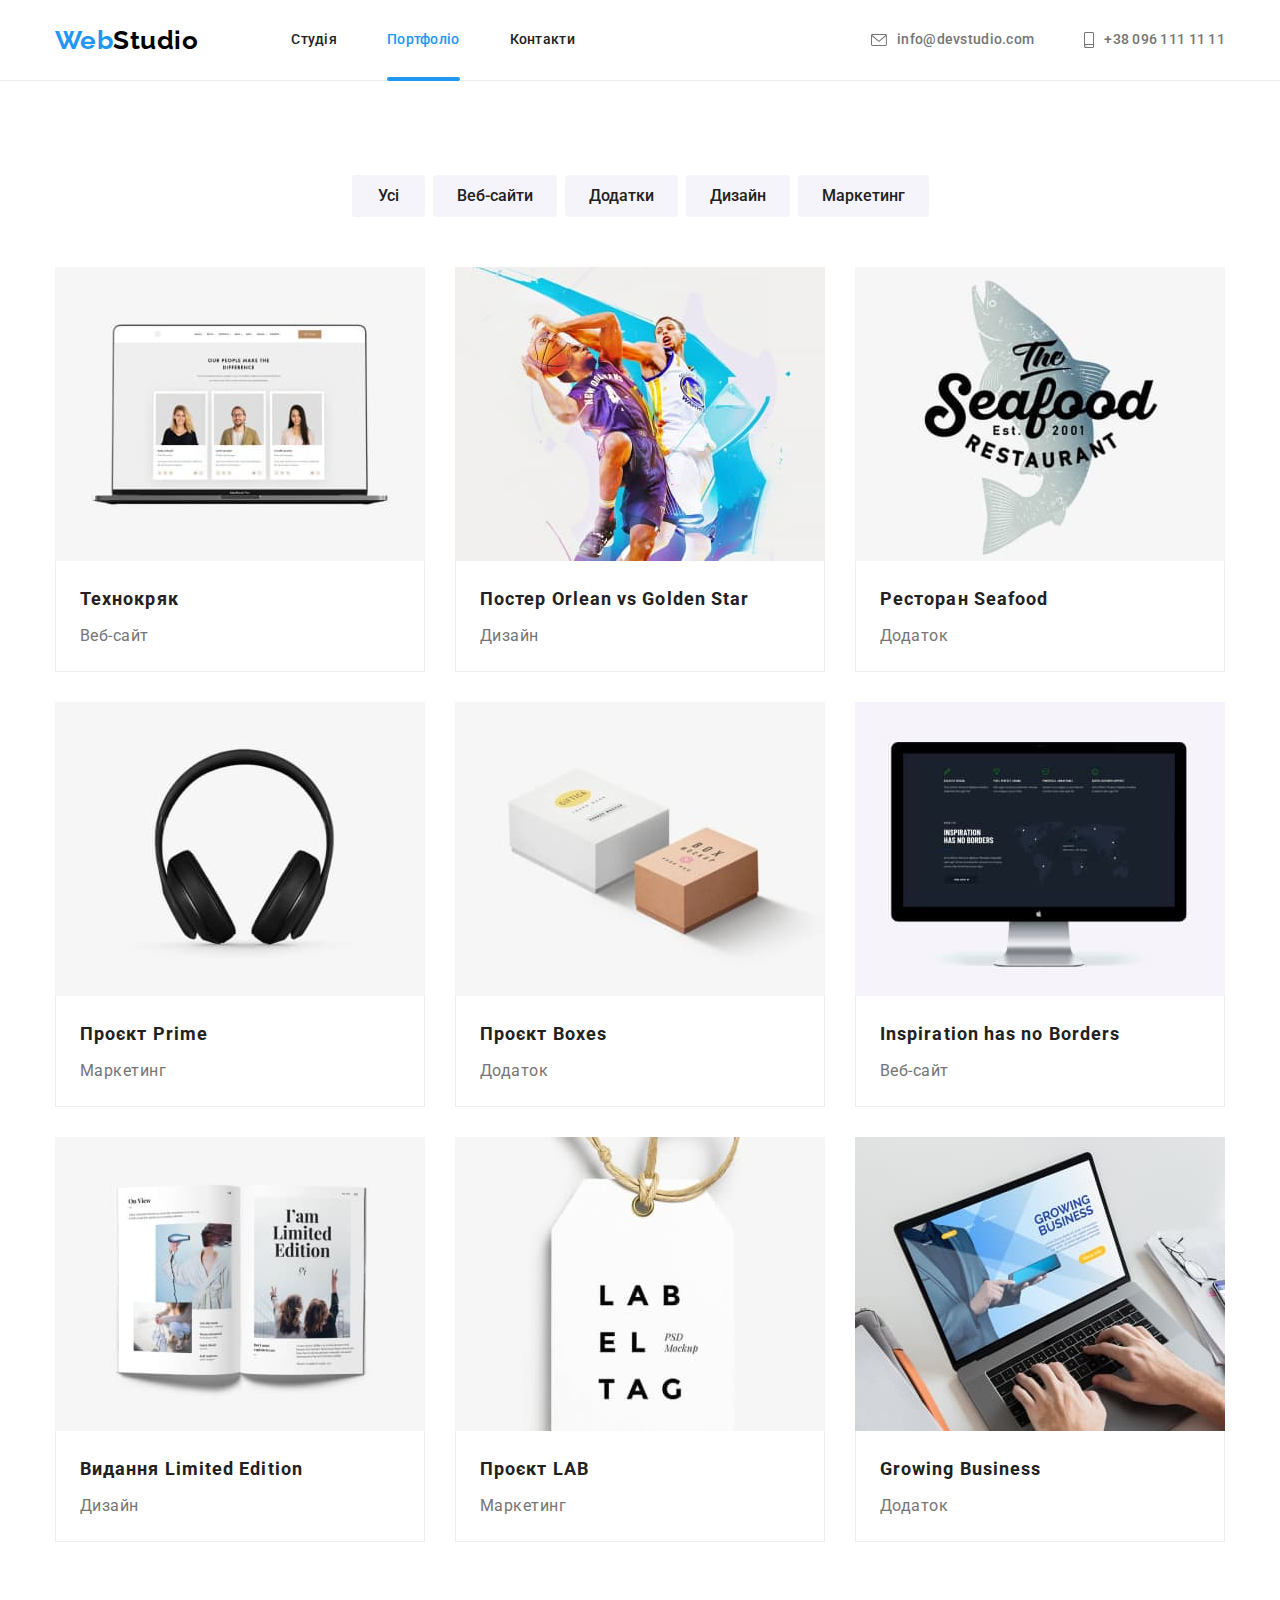
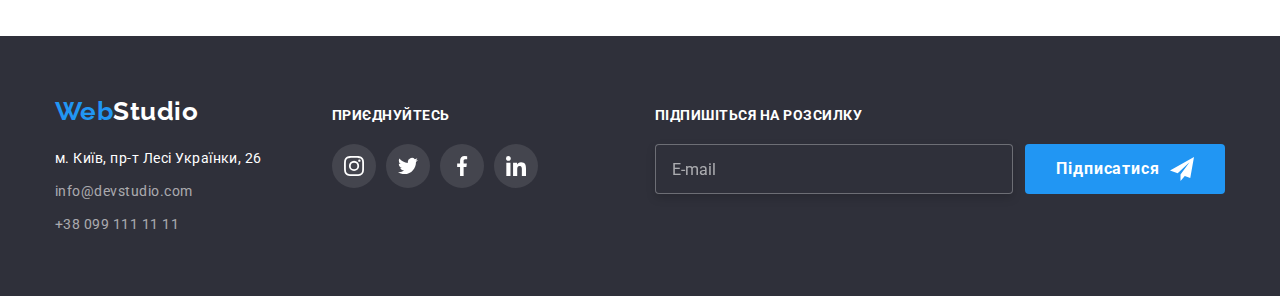
==== portfolio.html @ 6a04038d "Refactoring BEM" ====
<!DOCTYPE html>
<html lang="uk">
  <head>
    <meta charset="UTF-8" />
    <meta http-equiv="X-UA-Compatible" content="IE=edge" />
    <meta name="viewport" content="width=device-width, initial-scale=1.0" />
    <title>Portfolio</title>
    <link rel="preconnect" href="https://fonts.googleapis.com" />
    <link rel="preconnect" href="https://fonts.gstatic.com" crossorigin />
    <link
      href="https://fonts.googleapis.com/css2?family=Raleway:wght@700&family=Roboto:wght@400;500;700;900&display=swap"
      rel="stylesheet"
    />
    <link
      rel="stylesheet"
      href="https://cdnjs.cloudflare.com/ajax/libs/modern-normalize/1.1.0/modern-normalize.min.css"
    />
    <link rel="stylesheet" href="./css/styles.css" />
  </head>
  <body>
    <header class="page-header">
      <div class="container page-header--horisontal">
        <nav class="navigation">
          <a href="./index.html" class="logo"><span class="logo logo--blue">Web</span>Studio</a>

          <ul class="site-nav list">
            <li>
              <a href="./index.html" class="site-nav__link">Студія</a>
            </li>
            <li>
              <a href="./portfolio.html" class="site-nav__link site-nav__link--current"
                >Портфоліо</a
              >
            </li>
            <li><a href="#" class="site-nav__link">Контакти</a></li>
          </ul>
        </nav>

        <ul class="site-contacts list">
          <li>
            <a href="malito:info@devstudio.com" class="site-contacts__link">
              <svg
                lang="en"
                aria-label="icon mail"
                class="site-contacts__mail-icon"
                width="16"
                height="12"
              >
                <use href="./images/icons.svg#icon-envelope-1"></use></svg
              >info@devstudio.com</a
            >
          </li>
          <li>
            <a href="tel:+380961111111" class="site-contacts__link">
              <svg
                lang="en"
                aria-label="icon smartphone"
                class="site-contacts__tel-icon"
                width="10"
                height="16"
              >
                <use href="./images/icons.svg#icon-smartphone"></use></svg
              >+38 096 111 11 11</a
            >
          </li>
        </ul>
      </div>
    </header>

    <main>
      <section class="section">
        <div class="container">
          <h1 class="section__title">Перелік послуг</h1>
          <ul class="button-filter list">
            <li><button type="button" class="button-filter__button">Усі</button></li>
            <li><button type="button" class="button-filter__button">Веб-сайти</button></li>
            <li><button type="button" class="button-filter__button">Додатки</button></li>
            <li><button type="button" class="button-filter__button">Дизайн</button></li>
            <li><button type="button" class="button-filter__button">Маркетинг</button></li>
          </ul>

          <ul class="cards-set list">
            <li class="cards-set__item">
              <a href="#" class="product">
                <div class="product__wrapper">
                  <img src="./images/pic2/img(01).jpg" alt="ноутбук" width="370" />
                  <p class="product__text-overlay">
                    Ресурс пропонує комплексні пропозиції з різним рівнем функціоналу та сервісів.
                    Все це дозволить відвідувачу отримати вичерпні відомості про компанію чи
                    приватну особу.
                  </p>
                </div>

                <div class="product__meta">
                  <h2 class="product__title">Технокряк</h2>
                  <p class="product__name">Веб-сайт</p>
                </div>
              </a>
            </li>

            <li class="cards-set__item">
              <a href="#" class="product">
                <div class="product__wrapper">
                  <img
                    src="./images/pic2/img(02).jpg"
                    alt="чоловіки грають у баскетбол"
                    width="370"
                  />
                  <p class="product__text-overlay">
                    Ресурс пропонує комплексні пропозиції з різним рівнем функціоналу та сервісів.
                    Все це дозволить відвідувачу отримати вичерпні відомості про компанію чи
                    приватну особу.
                  </p>
                </div>

                <div class="product__meta">
                  <h2 class="product__title">
                    Постер <span lang="en">Orlean vs Golden Star</span>
                  </h2>
                  <p class="product__name">Дизайн</p>
                </div>
              </a>
            </li>

            <li class="cards-set__item">
              <a href="#" class="product">
                <div class="product__wrapper">
                  <img src="./images/pic2/img(03).jpg" alt="логотип ресторану" width="370" />
                  <p class="product__text-overlay">
                    Ресурс пропонує комплексні пропозиції з різним рівнем функціоналу та сервісів.
                    Все це дозволить відвідувачу отримати вичерпні відомості про компанію чи
                    приватну особу.
                  </p>
                </div>

                <div class="product__meta">
                  <h2 class="product__title">Ресторан <span lang="en">Seafood</span></h2>
                  <p class="product__name">Додаток</p>
                </div>
              </a>
            </li>
            <li class="cards-set__item">
              <a href="#" class="product">
                <div class="product__wrapper">
                  <img src="./images/pic2/img(04).jpg" alt="навушники" width="370" />
                  <p class="product__text-overlay">
                    Ресурс пропонує комплексні пропозиції з різним рівнем функціоналу та сервісів.
                    Все це дозволить відвідувачу отримати вичерпні відомості про компанію чи
                    приватну особу.
                  </p>
                </div>

                <div class="product__meta">
                  <h2 class="product__title">Проєкт <span lang="en">Prime</span></h2>
                  <p class="product__name">Маркетинг</p>
                </div>
              </a>
            </li>
            <li class="cards-set__item">
              <a href="#" class="product">
                <div class="product__wrapper">
                  <img src="./images/pic2/img(05).jpg" alt="дві коробки" width="370" />
                  <p class="product__text-overlay">
                    Ресурс пропонує комплексні пропозиції з різним рівнем функціоналу та сервісів.
                    Все це дозволить відвідувачу отримати вичерпні відомості про компанію чи
                    приватну особу.
                  </p>
                </div>
                <div class="product__meta">
                  <h2 class="product__title">Проєкт <span lang="en">Boxes</span></h2>
                  <p class="product__name">Додаток</p>
                </div>
              </a>
            </li>
            <li class="cards-set__item">
              <a href="#" class="product">
                <div class="product__wrapper">
                  <img src="./images/pic2/img(06).jpg" alt="монітор" width="370" />
                  <p class="product__text-overlay">
                    Ресурс пропонує комплексні пропозиції з різним рівнем функціоналу та сервісів.
                    Все це дозволить відвідувачу отримати вичерпні відомості про компанію чи
                    приватну особу.
                  </p>
                </div>

                <div class="product__meta">
                  <h2 class="product__title"><span lang="en">Inspiration has no Borders</span></h2>
                  <p class="product__name">Веб-сайт</p>
                </div>
              </a>
            </li>
            <li class="cards-set__item">
              <a href="#" class="product">
                <div class="product__wrapper">
                  <img src="./images/pic2/img(07).jpg" alt="журнал" width="370" />
                  <p class="product__text-overlay">
                    Ресурс пропонує комплексні пропозиції з різним рівнем функціоналу та сервісів.
                    Все це дозволить відвідувачу отримати вичерпні відомості про компанію чи
                    приватну особу.
                  </p>
                </div>
                <div class="product__meta">
                  <h2 class="product__title">Видання <span lang="en">Limited Edition</span></h2>
                  <p class="product__name">Дизайн</p>
                </div>
              </a>
            </li>
            <li class="cards-set__item">
              <a href="#" class="product">
                <div class="product__wrapper">
                  <img src="./images/pic2/img(08).jpg" alt="етикетка" width="370" />
                  <p class="product__text-overlay">
                    Ресурс пропонує комплексні пропозиції з різним рівнем функціоналу та сервісів.
                    Все це дозволить відвідувачу отримати вичерпні відомості про компанію чи
                    приватну особу.
                  </p>
                </div>
                <div class="product__meta">
                  <h2 class="product__title">Проєкт <span lang="en">LAB</span></h2>
                  <p class="product__name">Маркетинг</p>
                </div>
              </a>
            </li>
            <li class="cards-set__item">
              <a href="#" class="product">
                <div class="product__wrapper">
                  <img
                    src="./images/pic2/img(09).jpg"
                    alt="чоловік друкує на ноутбуці"
                    width="370"
                  />
                  <p class="product__text-overlay">
                    Ресурс пропонує комплексні пропозиції з різним рівнем функціоналу та сервісів.
                    Все це дозволить відвідувачу отримати вичерпні відомості про компанію чи
                    приватну особу.
                  </p>
                </div>

                <div class="product__meta">
                  <h2 class="product__title"><span lang="en">Growing Business</span></h2>
                  <p class="product__name">Додаток</p>
                </div>
              </a>
            </li>
          </ul>
        </div>
      </section>
    </main>
    <!-- Footer -->
    <footer class="footer">
      <div class="container footer--baseline">
        <div>
          <a href="./index.html" class="logo logo--blue"
            >Web<span class="logo logo--footer">Studio</span>
          </a>
          <address>
            <ul class="footer-address list">
              <li>
                <a
                  href="https://goo.gl/maps/UHNFEPTADkzNhCQ2A"
                  target="_blank"
                  rel="noopener noreferrer nofollow"
                  class="footer-address__map-link"
                  >м. Київ, пр-т Лесі Українки, 26</a
                >
              </li>
              <li>
                <a href="malito:info@devstudio.com" class="footer-address__contacts"
                  >info@devstudio.com</a
                >
              </li>
              <li>
                <a href="tel:+380991111111" class="footer-address__contacts">+38 099 111 11 11</a>
              </li>
            </ul>
          </address>
        </div>

        <div class="footer-join">
          <p class="footer-join__text">приєднуйтесь</p>
          <ul class="footer-lists list">
            <li class="social-lists__item">
              <a href="" class="social-link social-link--fill">
                <svg lang="en" aria-label="icon instagram" width="20" height="20">
                  <use href="./images/icons.svg#icon-instagram-2"></use>
                </svg>
              </a>
            </li>
            <li class="social-lists__item">
              <a href="" class="social-link social-link--fill">
                <svg lang="en" aria-label="icon twitter" width="20" height="20">
                  <use href="./images/icons.svg#icon-twitter-1"></use>
                </svg>
              </a>
            </li>
            <li class="social-lists__item">
              <a href="" class="social-link social-link--fill">
                <svg lang="en" aria-label="icon facebook" width="20" height="20">
                  <use href="./images/icons.svg#icon-facebook-1"></use>
                </svg>
              </a>
            </li>
            <li class="social-lists__item">
              <a href="" class="social-link social-link--fill">
                <svg lang="en" aria-label="icon linkedin" width="20" height="20">
                  <use href="./images/icons.svg#icon-linkedin-1"></use>
                </svg>
              </a>
            </li>
          </ul>
        </div>

        <div class="subscribe-form">
          <p class="subscribe-form__text">Підпишіться на розсилку</p>
          <form class="form-field">
            <label>
              <input
                type="email"
                name="user-email"
                id="email"
                placeholder="E-mail"
                class="form-field__input"
              />
            </label>
            <button type="submit" class="button-base button-base--resize">
              Підписатися
              <svg lang="en" aria-label="icon send" width="24" height="24">
                <use href="./images/icons.svg#icon-icon-send"></use>
              </svg>
            </button>
          </form>
        </div>
      </div>
    </footer>
  </body>
</html>
---- css/styles.css ----
:root {
  --primary-text-color: #757575;
  --title-text-color: #212121;
  --accent-color: #2196f3;
  --primary-background-color: #ffffff;
  --secondary-background-color: #2f303a;
  --photo-background-color: #f5f4fa;
  --logo-text-color: #000000;
  --hero-btn-background: #188ce8;
  --footer-contacts-color: rgba(255, 255, 255, 0.6);
  --hero-bcg-color: #c4c4c4;
}

body {
  background-color: var(--primary-background-color);
  color: var(--primary-text-color);
  font-family: Roboto, sans-serif;
  letter-spacing: 0.03em;
}

img {
  display: block;
  max-width: 100%;
  height: auto;
}

/* Utility */
.list {
  list-style: none;
  padding: 0;
  margin: 0;
}

.container {
  margin-left: auto;
  margin-right: auto;
  padding: 0 15px;
  width: 1200px;
}

/* Studio page */

/* Header */

.page-header {
  border-bottom: 1px solid #ececec;
}

.page-header--horisontal {
  display: flex;
}

.navigation {
  display: flex;
  align-items: center;
}

.logo {
  color: var(--logo-text-color);
  font-family: Raleway;
  font-weight: 700;
  font-size: 26px;
  line-height: 1.19;
  text-decoration: none;
}

.logo--blue {
  color: var(--accent-color);
}

.site-nav {
  display: flex;
  margin-left: 93px;
  gap: 50px;
}

.site-nav__link {
  display: block;
  padding-top: 32px;
  padding-bottom: 32px;
  color: var(--title-text-color);
  font-weight: 500;
  font-size: 14px;
  line-height: 1.14;
  letter-spacing: 0.02em;
  text-decoration: none;
  position: relative;
  transition: color 250ms cubic-bezier(0.4, 0, 0.2, 1);
}

.site-nav__link:hover,
.site-nav__link:focus {
  color: var(--accent-color);
}

.site-nav__link--current {
  color: var(--accent-color);
}

.site-nav__link--current::after {
  content: '';
  position: absolute;
  left: 0;
  bottom: -1px;
  border-radius: 2px;
  width: 100%;
  height: 4px;
  background: var(--accent-color);
}

.site-contacts {
  display: flex;
  margin-left: auto;
  gap: 50px;
}

.site-contacts__link {
  display: flex;
  padding-top: 32px;
  padding-bottom: 32px;
  color: var(--primary-text-color);
  font-weight: 500;
  font-size: 14px;
  line-height: 1.14;
  letter-spacing: 0.02em;
  text-decoration: none;
  align-items: center;
  fill: currentColor;
  transition: color 250ms cubic-bezier(0.4, 0, 0.2, 1);
}
.site-contacts__link:hover,
.site-contacts__link:focus {
  color: var(--accent-color);
}

.site-contacts__mail-icon {
  width: 16px;
  height: 12px;
  margin-right: 10px;
}

.site-contacts__tel-icon {
  width: 10px;
  height: 16px;
  margin-right: 10px;
}

/* Hero */
.section-hero {
  padding: 200px 0;
  background-color: var(--hero-bcg-color);
  text-align: center;
}

.section-overlay {
  max-width: 1600px;
  height: 600px;
  margin-left: auto;
  margin-right: auto;
  background-image: linear-gradient(to right, rgba(47, 48, 58, 0.4), rgba(47, 48, 58, 0.4)),
    url(../images/hero-fon.jpg);
  background-repeat: no-repeat;
  background-position: center;
}

.section-hero__hero-title {
  margin-left: auto;
  margin-right: auto;
  margin-top: 0;
  margin-bottom: 30px;
  width: 696px;
  color: var(--primary-background-color);
  font-weight: 900;
  font-size: 44px;
  line-height: 1.36;
  letter-spacing: 0.06em;
  text-transform: uppercase;
}
.button-base {
  display: inline-block;
  color: var(--primary-background-color);
  background-color: var(--accent-color);
  font-family: inherit;
  font-weight: 700;
  font-size: 16px;
  line-height: 1.88;
  align-items: center;
  text-align: center;
  letter-spacing: 0.06em;
  border: transparent;
  border-radius: 4px;
  cursor: pointer;
  transition: background-color 250ms cubic-bezier(0.4, 0, 0.2, 1);
}
.section-hero__hero-button {
  padding: 10px 32px;
  min-width: 216px;
}
.section-hero__hero-button:hover,
.section-hero__hero-button:focus {
  background-color: var(--hero-btn-background);
  box-shadow: 0px 4px 4px rgba(0, 0, 0, 0.15);
}

/* Section Benefits*/
.section {
  padding-top: 94px;
  padding-bottom: 94px;
}

.section__title {
  position: absolute;
  white-space: nowrap;
  width: 1px;
  height: 1px;
  overflow: hidden;
  border: 0;
  padding: 0;
  clip: rect(0 0 0 0);
  clip-path: 50%;
  margin: -1px;
}

.benefits {
  display: flex;
  gap: 30px;
}

.benefits__item {
  max-width: 270px;
  flex-basis: calc((100% - 90px) / 4);
}

.benefits-icon {
  display: flex;
  justify-content: center;
  align-items: center;
  background-color: #f5f4fa;
  margin-bottom: 30px;
  border-radius: 4px;
  width: 100%;
  height: 120px;
}

.benefits__item-title {
  margin-top: 0;
  margin-bottom: 10px;
  color: var(--title-text-color);
  font-weight: 700;
  font-size: 14px;
  line-height: 1.14;
  text-transform: uppercase;
}

.benefits__item-text {
  margin-bottom: 0;
  margin-top: 0;
  font-weight: 400;
  font-size: 14px;
  line-height: 1.71;
}

/* Section Company Services */
.section-services {
  padding-top: 0;
}

.section-title {
  margin-top: 0;
  margin-bottom: 50px;
  color: var(--title-text-color);
  font-weight: 700;
  font-size: 36px;
  line-height: 1.7;
  text-align: center;
}

.services-list {
  display: flex;
  gap: 30px;
}

.services-list__item {
  position: relative;
}

.services-list__meta {
  position: absolute;
  bottom: 0;
  width: 100%;
  height: 70px;
  background: rgba(47, 48, 58, 0.8);
  display: flex;
  justify-content: center;
  align-items: center;
}

.services-list__name {
  font-weight: 700;
  font-size: 14px;
  line-height: 1.14;
  text-transform: uppercase;
  color: var(--primary-background-color);
  margin: 0;
}

/* Section Team */

.section-team {
  background-color: var(--photo-background-color);
}

.staff-gallery {
  display: flex;
  justify-content: center;
  gap: 30px;
}

.staff-gallery__item {
  flex-basis: calc((100% - 90px) / 4);
  max-width: 270px;
  border-radius: 0px 0px 4px 4px;
  box-shadow: 0px 1px 3px rgba(0, 0, 0, 0.12), 0px 1px 1px rgba(0, 0, 0, 0.14),
    0px 2px 1px rgba(0, 0, 0, 0.2);
  background-color: var(--primary-background-color);
}

.staff-gallery__item-box {
  padding-top: 30px;
  padding-bottom: 30px;
}

.staff-gallery__staff-title {
  margin-top: 0;
  margin-bottom: 10px;
  color: var(--title-text-color);
  font-weight: 500;
  font-size: 16px;
  line-height: 1.19;
  text-align: center;
}

.staff-gallery__staff-position {
  margin-top: 0;
  margin-bottom: 0;
  font-weight: 400;
  font-size: 16px;
  line-height: 1.19;
  text-align: center;
}

.social-links {
  display: flex;
  justify-content: center;
  gap: 10px;
  padding-top: 16px;
}

.social-link {
  display: flex;
  justify-content: center;
  align-items: center;
  width: 44px;
  height: 44px;
  border-radius: 50%;
  color: #afb1b8;
  fill: currentColor;
  transition: background-color 250ms cubic-bezier(0.4, 0, 0.2, 1),
    fill 250ms cubic-bezier(0.4, 0, 0.2, 1);
}

.social-link:hover,
.social-link:focus {
  fill: var(--primary-background-color);
  background-color: var(--accent-color);
}

/* Clients */
.section-clients {
  display: flex;
  justify-content: center;
  align-items: center;
  gap: 30px;
}

.section-clients__item {
  flex-basis: calc((100%-150px) / 6);
  max-width: 170px;
  height: 92px;
  border: 1px solid #afb1b8;
  border-radius: 4px;
}

.clients-icon {
  display: inline-flex;
  width: 100%;
  height: 100%;
  justify-content: center;
  align-items: center;
  color: #afb1b8;
  fill: currentColor;
  transition: fill 250ms cubic-bezier(0.4, 0, 0.2, 1);
}

.clients-icon:hover,
.clients-icon:focus {
  fill: var(--accent-color);
}

/* Footer */
.footer {
  background-color: var(--secondary-background-color);
  padding: 60px 0;
}

.footer--baseline {
  display: flex;
  align-items: baseline;
}

.logo--footer {
  color: var(--primary-background-color);
  display: inline-block;
  margin-bottom: 20px;
}

.footer-address {
  display: flex;
  flex-direction: column;
  gap: 9px;
}

.footer-address__map-link {
  display: block;
  color: var(--primary-background-color);
  font-size: 14px;
  line-height: 1.7;
  font-style: normal;
  text-decoration: none;
}

.footer-address__contacts {
  display: block;
  color: var(--footer-contacts-color);
  font-style: normal;
  font-size: 14px;
  line-height: 1.7;
  text-decoration: none;
  transition: color 250ms cubic-bezier(0.4, 0, 0.2, 1);
}

.footer-address__contacts:hover,
.footer-address__contacts:focus {
  color: var(--accent-color);
}

/* Footer Join us - social links*/
.footer-join {
  margin-left: 70px;
}

.footer-join__text {
  font-weight: 700;
  font-size: 14px;
  line-height: 1.14;
  text-transform: uppercase;
  color: var(--primary-background-color);
  margin-top: 0%;
  margin-bottom: 20px;
}

.footer-lists {
  display: flex;
  gap: 10px;
}

.social-lists__item {
  flex-basis: calc((100% - 30px) / 4);
  max-width: 44px;
  height: 44px;
}

.social-link--fill {
  color: var(--primary-background-color);
  fill: currentColor;
  background-color: rgba(255, 255, 255, 0.1);
}

/* Footer Form Subscribe */
.subscribe-form {
  margin-left: auto;
}
.subscribe-form__text {
  font-weight: 700;
  font-size: 14px;
  line-height: 1.14;
  text-transform: uppercase;
  color: var(--primary-background-color);
  margin-top: 0;
  margin-bottom: 20px;
}

.form-field {
  display: flex;
  gap: 12px;
}

.form-field__input {
  width: 358px;
  height: 50px;
  border: 1px solid rgba(255, 255, 255, 0.3);
  filter: drop-shadow(0px 4px 4px rgba(0, 0, 0, 0.15));
  border-radius: 4px;
  background-color: var(--secondary-background-color);
  margin: 0;
  padding-top: 15px;
  padding-bottom: 15px;
  padding-left: 16px;
  color: var(--primary-background-color);
}

.form-field__input::placeholder {
  font-size: 16px;
  line-height: 1.25;
  color: rgba(255, 255, 255, 0.6);
}

.button-base--resize {
  padding: 10px 28px;
  min-width: 200px;
  display: flex;
  justify-content: center;
  align-items: center;
  gap: 10px;
}

.button-base--resize:hover,
.button-base--resize:focus {
  background-color: var(--hero-btn-background);
  box-shadow: 0px 4px 4px rgba(0, 0, 0, 0.15);
}

/* Portfolio page */
.button-filter {
  display: flex;
  justify-content: center;
  margin-bottom: 50px;
  gap: 8px;
}

.button-filter__button {
  display: inline-block;
  min-width: 73px;
  padding: 6px 22px;
  color: var(--title-text-color);
  background-color: var(--photo-background-color);
  font-family: inherit;
  font-weight: 500;
  font-size: 16px;
  line-height: 1.62;
  text-align: center;
  border-color: transparent;
  border-radius: 4px;
  cursor: pointer;
  transition: background-color 250ms cubic-bezier(0.4, 0, 0.2, 1),
    color 250ms cubic-bezier(0.4, 0, 0.2, 1), box-shadow 250ms cubic-bezier(0.4, 0, 0.2, 1);
}

.button-filter__button:hover,
.button-filter__button:focus {
  color: var(--primary-background-color);
  background-color: var(--accent-color);
  box-shadow: 0px 3px 1px rgb(0 0 0 / 10%), 0px 1px 2px rgb(0 0 0 / 8%),
    0px 2px 2px rgb(0 0 0 / 12%);
}

/* Cards portfolio */
.cards-set {
  display: flex;
  flex-wrap: wrap;
  justify-content: center;
  gap: 30px 30px;
}

.cards-set__item {
  flex-basis: calc((100% - 60px) / 3);
  max-width: 370px;
}

.product {
  display: block;
  text-decoration: none;
  color: var(--title-text-color);
}

.product:hover,
.product:focus {
  box-shadow: 0px 1px 1px rgba(0, 0, 0, 0.12), 0px 4px 4px rgba(0, 0, 0, 0.06),
    1px 4px 6px rgba(0, 0, 0, 0.16);
}

.product__wrapper {
  position: relative;
  overflow: hidden;
}

.product__text-overlay {
  position: absolute;
  top: 0;
  left: 0;
  height: 101%;
  width: 100%;
  font-size: 18px;
  line-height: 1.6;
  padding: 63px 24px;
  margin: 0;
  background-color: rgba(33, 150, 243, 0.9);
  color: var(--primary-background-color);
  transform: translateY(100%);
  transition: transform 250ms cubic-bezier(0.4, 0, 0.2, 1),
    box-shadow 250ms cubic-bezier(0.4, 0, 0.2, 1);
}

.product:hover .product__text-overlay,
.product:focus .product__text-overlay {
  transform: translate(0%);
}

.product__meta {
  padding: 20px 24px;
  border-bottom: 1px solid #eeeeee;
  border-right: 1px solid #eeeeee;
  border-left: 1px solid #eeeeee;
}

.product__title {
  margin-top: 0;
  margin-bottom: 4px;
  color: var(--title-text-color);
  font-weight: 700;
  font-size: 18px;
  line-height: 2;
  letter-spacing: 0.06em;
}
.product__name {
  margin-top: 0;
  margin-bottom: 0;
  color: var(--primary-text-color);
  font-size: 16px;
  line-height: 1.88;
}

/* Backdrop */
.backdrop {
  position: fixed;
  z-index: 100;
  top: 0;
  left: 0;
  width: 100%;
  height: 100%;
  background-color: rgba(0, 0, 0, 0.1);
  transition: opacity 500ms cubic-bezier(0.4, 0, 0.2, 1),
    visibility 500ms cubic-bezier(0.4, 0, 0.2, 1);
}

.backdrop.is-hidden {
  visibility: hidden;
  opacity: 0;
  pointer-events: none;
}

/* Modal window */
.modal {
  position: absolute;
  top: 50%;
  left: 50%;
  transform: translate(-50%, -50%);
  min-width: 528px;
  min-height: 581px;
  background-color: var(--primary-background-color);
  border-radius: 4px;
  padding: 40px;
}

.close-btn {
  position: absolute;
  top: 8px;
  right: 8px;
  width: 30px;
  height: 30px;
  border-radius: 50%;
  padding: 0;
  border: 1px solid rgba(0, 0, 0, 0.1);
  background-color: transparent;
  display: flex;
  justify-content: center;
  align-items: center;
  cursor: pointer;
  fill: currentColor;
}

.close-btn:hover,
.close-btn:focus {
  color: var(--accent-color);
}

/* Modal Form */

.form-title {
  font-weight: 700;
  font-size: 20px;
  line-height: 1.15;
  text-align: center;
  color: var(--title-text-color);
  margin-top: 0;
  margin-bottom: 12px;
}

.modal-form {
  display: flex;
  flex-direction: column;
}

.modal-form__label {
  font-size: 12px;
  line-height: 1.17;
  letter-spacing: 0.01em;
  color: var(--primary-text-color);
  margin-bottom: 4px;
}

.modal-form__input {
  width: 100%;
  border: 1px solid rgba(33, 33, 33, 0.2);
  border-radius: 4px;
  height: 40px;
  padding-left: 42px;
  transition: border-color 250ms cubic-bezier(0.4, 0, 0.2, 1);
}

.modal-form__input:focus {
  outline: none;
  border-color: var(--accent-color);
}

.modal-form__position-icon {
  position: relative;
  margin-bottom: 10px;
}

.modal-icon {
  position: absolute;
  top: 50%;
  left: 12px;
  transform: translateY(-50%);
  transition: fill 250ms cubic-bezier(0.4, 0, 0.2, 1);
}

.modal-form__position-icon:focus-within .modal-icon {
  fill: var(--accent-color);
}
.modal-form__textarea {
  resize: none;
  width: 100%;
  height: 120px;
  border: 1px solid rgba(33, 33, 33, 0.2);
  border-radius: 4px;
  margin-bottom: 20px;
  padding: 12px 16px;
  transition: border-color 250ms cubic-bezier(0.4, 0, 0.2, 1);
}

.modal-form__textarea::placeholder {
  font-size: 12px;
  line-height: 1.17;
  letter-spacing: 0.01em;
  color: rgba(117, 117, 117, 0.5);
}

.modal-form__textarea:focus {
  outline: none;
  border-color: var(--accent-color);
}

/* Checkbox */
.terms-conditions {
  font-size: 14px;
  line-height: 1.71;
  letter-spacing: 0.01em;
  color: var(--primary-text-color);
  width: 425px;
  height: 24px;
  margin-bottom: 30px;
  display: flex;
  align-items: center;
  justify-content: center;
}
.terms-conditions__check-tick {
  position: absolute;
  white-space: nowrap;
  width: 1px;
  height: 1px;
  overflow: hidden;
  border: 0;
  padding: 0;
  clip: rect(0 0 0 0);
  clip-path: 50%;
  margin: -1px;
  width: 16px;
  height: 15px;
}

.terms-conditions__check-tick:checked + .icon-box .icon-box__unchecked {
  display: none;
}

.icon-box {
  margin-right: 8px;
  cursor: pointer;
}

.terms-conditions__check-tick:checked + .icon-box {
  background-color: var(--accent-color);
  background-origin: border-box;
  border-color: var(--accent-color);
}

.terms-conditions__check-tick:checked + .icon-box .icon-box__checked {
  display: block;
}

.terms-conditions__check-tick:focus + .icon-box {
  box-shadow: 0 0 0 1px var(--accent-color);
}

.icon-box__checked {
  display: none;
}

.terms-conditions__link {
  color: var(--accent-color);
}

/* Modal form-send-button */

.button-base--bigger {
  padding: 10px 52px;
  align-self: center;
}

.button-base--bigger:hover,
.button-base--bigger:focus {
  background-color: var(--hero-btn-background);
  box-shadow: 0px 4px 4px rgba(0, 0, 0, 0.15);
}
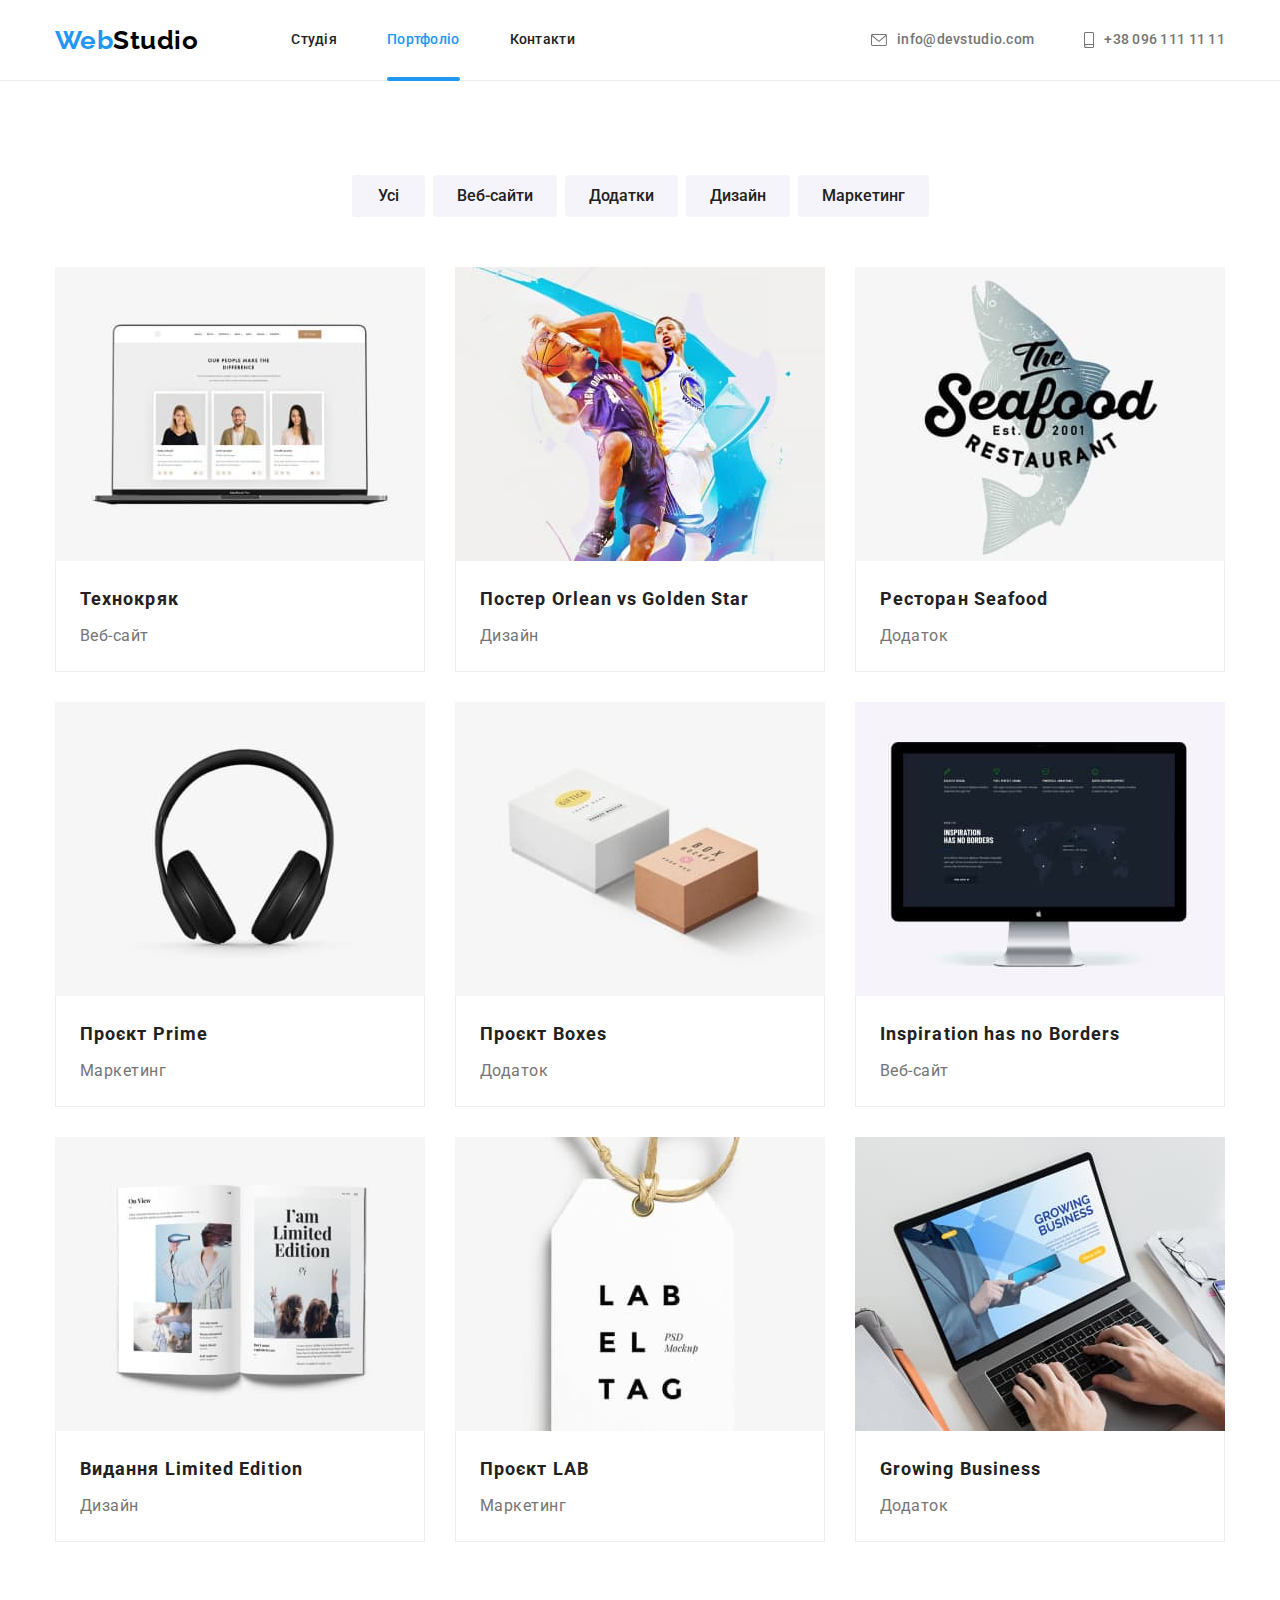
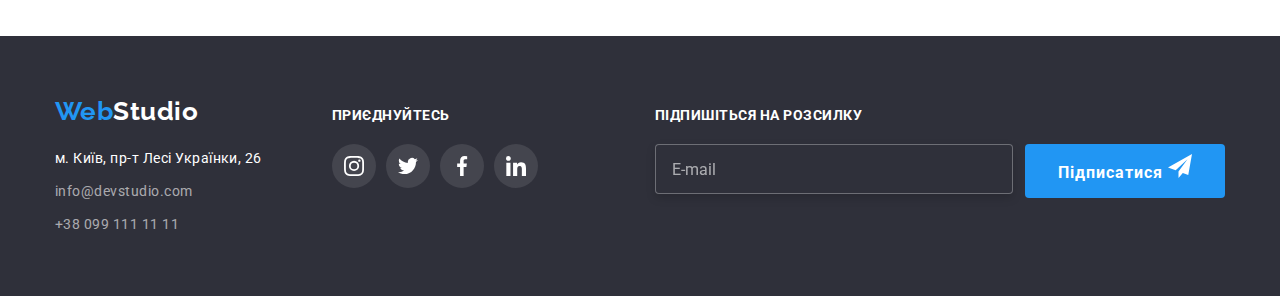
==== commit 5c44ede4: "Refactoring Sass" ====
--- a/portfolio.html
+++ b/portfolio.html
@@ -15,29 +15,29 @@
       rel="stylesheet"
       href="https://cdnjs.cloudflare.com/ajax/libs/modern-normalize/1.1.0/modern-normalize.min.css"
     />
-    <link rel="stylesheet" href="./css/styles.css" />
+    <link rel="stylesheet" href="./css/main.min.css" />
   </head>
   <body>
     <header class="page-header">
       <div class="container page-header--horisontal">
-        <nav class="navigation">
+        <nav class="page-navigation">
           <a href="./index.html" class="logo"><span class="logo logo--blue">Web</span>Studio</a>
 
           <ul class="site-nav list">
-            <li>
+            <li class="site-nav__item">
               <a href="./index.html" class="site-nav__link">Студія</a>
             </li>
-            <li>
+            <li class="site-nav__item">
               <a href="./portfolio.html" class="site-nav__link site-nav__link--current"
                 >Портфоліо</a
               >
             </li>
-            <li><a href="#" class="site-nav__link">Контакти</a></li>
+            <li class="site-nav__item"><a href="#" class="site-nav__link">Контакти</a></li>
           </ul>
         </nav>
 
         <ul class="site-contacts list">
-          <li>
+          <li class="site-contacts__item">
             <a href="malito:info@devstudio.com" class="site-contacts__link">
               <svg
                 lang="en"
@@ -50,7 +50,7 @@
               >info@devstudio.com</a
             >
           </li>
-          <li>
+          <li class="site-contacts__item">
             <a href="tel:+380961111111" class="site-contacts__link">
               <svg
                 lang="en"
@@ -70,7 +70,7 @@
     <main>
       <section class="section">
         <div class="container">
-          <h1 class="section__title">Перелік послуг</h1>
+          <h1 class="visually-hidden">Перелік послуг</h1>
           <ul class="button-filter list">
             <li><button type="button" class="button-filter__button">Усі</button></li>
             <li><button type="button" class="button-filter__button">Веб-сайти</button></li>
@@ -251,7 +251,7 @@
       <div class="container footer--baseline">
         <div>
           <a href="./index.html" class="logo logo--blue"
-            >Web<span class="logo logo--footer">Studio</span>
+            >Web<span class="logo logo--white">Studio</span>
           </a>
           <address>
             <ul class="footer-address list">
--- a/css/main.min.css
+++ b/css/main.min.css
@@ -0,0 +1 @@
+:root{--primary-text-color: #757575;--title-text-color: #212121;--accent-color: #2196f3;--primary-background-color: #ffffff;--secondary-background-color: #2f303a;--photo-background-color: #f5f4fa;--logo-text-color: #000000;--hero-btn-background: #188ce8;--footer-contacts-color: rgba(255, 255, 255, 0.6);--hero-bcg-color: #c4c4c4}.section-clients,.services-list__meta,.benefits-icon,.terms-conditions,.close-btn,.social-link,.button-base--resize{display:flex;justify-content:center;align-items:center}.visually-hidden{position:absolute;white-space:nowrap;width:1px;height:1px;overflow:hidden;border:0;padding:0;clip:rect(0 0 0 0);clip-path:50%;margin:-1px}body{background-color:var(--primary-background-color);color:var(--primary-text-color);font-family:Roboto,sans-serif;letter-spacing:.03em}img{display:block;max-width:100%;height:auto}.list{list-style:none;padding:0;margin:0}.section{padding-top:94px;padding-bottom:94px}.container{margin-left:auto;margin-right:auto;padding:0 15px;width:1200px}.logo{color:var(--logo-text-color);font-family:Raleway;font-weight:700;font-size:26px;line-height:1.19;text-decoration:none}.logo--blue{color:var(--accent-color)}.logo--white{color:var(--primary-background-color);display:inline-block;margin-bottom:20px}.button-base{display:inline-block;color:var(--primary-background-color);background-color:var(--accent-color);font-family:inherit;font-weight:700;font-size:16px;line-height:1.88;align-items:center;text-align:center;letter-spacing:.06em;border:rgba(0,0,0,0);border-radius:4px;cursor:pointer;transition:background-color 250ms cubic-bezier(0.4, 0, 0.2, 1)}.button-base:hover,.button-base:focus{background-color:var(--hero-btn-background);box-shadow:0px 4px 4px rgba(0,0,0,.15)}.button-base--bigger{padding:10px 52px;align-self:center}.button-base--resize{padding:10px 28px;min-width:200px;gap:10px}.social-link{width:44px;height:44px;border-radius:50%;color:#afb1b8;fill:currentColor;transition:background-color 250ms cubic-bezier(0.4, 0, 0.2, 1),fill 250ms cubic-bezier(0.4, 0, 0.2, 1)}.social-link:hover,.social-link:focus{fill:var(--primary-background-color);background-color:var(--accent-color)}.social-link--fill{color:var(--primary-background-color);fill:currentColor;background-color:rgba(255,255,255,.1)}.backdrop{position:fixed;z-index:100;top:0;left:0;width:100%;height:100%;background-color:rgba(0,0,0,.1);transition:opacity 500ms cubic-bezier(0.4, 0, 0.2, 1),visibility 500ms cubic-bezier(0.4, 0, 0.2, 1)}.backdrop.is-hidden{visibility:hidden;opacity:0;pointer-events:none}.modal{position:absolute;top:50%;left:50%;transform:translate(-50%, -50%);min-width:528px;min-height:581px;background-color:var(--primary-background-color);border-radius:4px;padding:40px}.close-btn{position:absolute;top:8px;right:8px;width:30px;height:30px;border-radius:50%;padding:0;border:1px solid rgba(0,0,0,.1);background-color:rgba(0,0,0,0);cursor:pointer;fill:currentColor}.close-btn:hover,.close-btn:focus{color:var(--accent-color)}.form-title{font-weight:700;font-size:20px;line-height:1.15;text-align:center;color:var(--title-text-color);margin-top:0;margin-bottom:12px}.modal-form{display:flex;flex-direction:column}.modal-form__label{font-size:12px;line-height:1.17;letter-spacing:.01em;color:var(--primary-text-color);margin-bottom:4px}.modal-form__input{width:100%;border:1px solid rgba(33,33,33,.2);border-radius:4px;height:40px;padding-left:42px;transition:border-color 250ms cubic-bezier(0.4, 0, 0.2, 1)}.modal-form__input:focus{outline:none;border-color:var(--accent-color)}.modal-form__position-icon{position:relative;margin-bottom:10px}.modal-icon{position:absolute;top:50%;left:12px;transform:translateY(-50%);transition:fill 250ms cubic-bezier(0.4, 0, 0.2, 1)}.modal-form__position-icon:focus-within .modal-icon{fill:var(--accent-color)}.modal-form__textarea{resize:none;width:100%;height:120px;border:1px solid rgba(33,33,33,.2);border-radius:4px;margin-bottom:20px;padding:12px 16px;transition:border-color 250ms cubic-bezier(0.4, 0, 0.2, 1)}.modal-form__textarea::placeholder{font-size:12px;line-height:1.17;letter-spacing:.01em;color:rgba(117,117,117,.5)}.modal-form__textarea:focus{outline:none;border-color:var(--accent-color)}.terms-conditions{font-size:14px;line-height:1.71;letter-spacing:.01em;color:var(--primary-text-color);width:425px;height:24px;margin-bottom:30px}.terms-conditions__check-tick{position:absolute;white-space:nowrap;width:1px;height:1px;overflow:hidden;border:0;padding:0;clip:rect(0 0 0 0);clip-path:50%;margin:-1px;width:16px;height:15px}.terms-conditions__check-tick:checked+.icon-box .icon-box__unchecked{display:none}.icon-box{margin-right:8px;cursor:pointer}.terms-conditions__check-tick:checked+.icon-box{background-color:var(--accent-color);background-origin:border-box;border-color:var(--accent-color)}.terms-conditions__check-tick:focus+.icon-box{box-shadow:0 0 0 1px var(--accent-color)}.icon-box__checked{display:none}.terms-conditions__check-tick:checked+.icon-box .icon-box__checked{display:block}.terms-conditions__link{color:var(--accent-color)}.section-title{margin-top:0;margin-bottom:50px;color:var(--title-text-color);font-weight:700;font-size:36px;line-height:1.7;text-align:center}.page-header{border-bottom:1px solid #ececec}.page-header--horisontal{display:flex}.page-navigation{display:flex;align-items:center}.site-nav{display:flex;margin-left:93px;gap:50px}.site-nav__link{display:block;padding-top:32px;padding-bottom:32px;color:var(--title-text-color);font-weight:500;font-size:14px;line-height:1.14;letter-spacing:.02em;text-decoration:none;position:relative;transition:color 250ms cubic-bezier(0.4, 0, 0.2, 1)}.site-nav__link:hover,.site-nav__link:focus{color:var(--accent-color)}.site-nav__link--current{color:var(--accent-color)}.site-nav__link--current::after{content:"";position:absolute;left:0;bottom:-1px;border-radius:2px;width:100%;height:4px;background:var(--accent-color)}.site-contacts{display:flex;margin-left:auto;gap:50px}.site-contacts__link{display:flex;padding-top:32px;padding-bottom:32px;color:var(--primary-text-color);font-weight:500;font-size:14px;line-height:1.14;letter-spacing:.02em;text-decoration:none;align-items:center;fill:currentColor;transition:color 250ms cubic-bezier(0.4, 0, 0.2, 1)}.site-contacts__link:hover,.site-contacts__link:focus{color:var(--accent-color)}.site-contacts__mail-icon{width:16px;height:12px;margin-right:10px}.site-contacts__tel-icon{width:10px;height:16px;margin-right:10px}.section-hero{padding:200px 0;background-color:var(--hero-bcg-color);text-align:center}.section-overlay{max-width:1600px;height:600px;margin-left:auto;margin-right:auto;background-image:linear-gradient(to right, rgba(47, 48, 58, 0.4), rgba(47, 48, 58, 0.4)),url(../images/hero-fon.jpg);background-repeat:no-repeat;background-position:center}.section-hero__hero-title{margin-left:auto;margin-right:auto;margin-top:0;margin-bottom:30px;width:696px;color:var(--primary-background-color);font-weight:900;font-size:44px;line-height:1.36;letter-spacing:.06em;text-transform:uppercase}.section-hero__hero-button{padding:10px 32px;min-width:216px}.benefits{display:flex;gap:30px}.benefits__item{max-width:270px;flex-basis:calc((100% - 90px)/4)}.benefits-icon{background-color:#f5f4fa;margin-bottom:30px;border-radius:4px;width:100%;height:120px}.benefits__item-title{margin-top:0;margin-bottom:10px;color:var(--title-text-color);font-weight:700;font-size:14px;line-height:1.14;text-transform:uppercase}.benefits__item-text{margin-bottom:0;margin-top:0;font-weight:400;font-size:14px;line-height:1.71}.section-services{padding-top:0}.services-list{display:flex;gap:30px}.services-list__item{position:relative}.services-list__meta{position:absolute;bottom:0;width:100%;height:70px;background:rgba(47,48,58,.8)}.services-list__name{font-weight:700;font-size:14px;line-height:1.14;text-transform:uppercase;color:var(--primary-background-color);margin:0}.section-team{background-color:var(--photo-background-color)}.staff-gallery{display:flex;justify-content:center;gap:30px}.staff-gallery__item{flex-basis:calc((100% - 90px)/4);max-width:270px;border-radius:0px 0px 4px 4px;box-shadow:0px 1px 3px rgba(0,0,0,.12),0px 1px 1px rgba(0,0,0,.14),0px 2px 1px rgba(0,0,0,.2);background-color:var(--primary-background-color)}.staff-gallery__item-box{padding-top:30px;padding-bottom:30px}.staff-gallery__staff-title{margin-top:0;margin-bottom:10px;color:var(--title-text-color);font-weight:500;font-size:16px;line-height:1.19;text-align:center}.staff-gallery__staff-position{margin-top:0;margin-bottom:0;font-weight:400;font-size:16px;line-height:1.19;text-align:center}.social-links{display:flex;justify-content:center;gap:10px;padding-top:16px}.section-clients{gap:30px}.section-clients__item{flex-basis:calc((100% - 150px)/6);max-width:170px;height:92px;border:1px solid #afb1b8;border-radius:4px}.clients-icon{display:inline-flex;width:100%;height:100%;justify-content:center;align-items:center;color:#afb1b8;fill:currentColor;transition:fill 250ms cubic-bezier(0.4, 0, 0.2, 1)}.clients-icon:hover,.clients-icon:focus{fill:var(--accent-color)}.footer{background-color:var(--secondary-background-color);padding:60px 0}.footer--baseline{display:flex;align-items:baseline}.footer-address{display:flex;flex-direction:column;gap:9px}.footer-address__map-link{display:block;color:var(--primary-background-color);font-size:14px;line-height:1.7;font-style:normal;text-decoration:none}.footer-address__contacts{display:block;color:var(--footer-contacts-color);font-style:normal;font-size:14px;line-height:1.7;text-decoration:none;transition:color 250ms cubic-bezier(0.4, 0, 0.2, 1)}.footer-address__contacts:hover,.footer-address__contacts:focus{color:var(--accent-color)}.footer-join{margin-left:70px}.footer-join__text{font-weight:700;font-size:14px;line-height:1.14;text-transform:uppercase;color:var(--primary-background-color);margin-top:0%;margin-bottom:20px}.footer-lists{display:flex;gap:10px}.social-lists__item{flex-basis:calc((100% - 30px)/4);max-width:44px;height:44px}.subscribe-form{margin-left:auto}.subscribe-form__text{font-weight:700;font-size:14px;line-height:1.14;text-transform:uppercase;color:var(--primary-background-color);margin-top:0;margin-bottom:20px}.form-field{display:flex;gap:12px}.form-field__input{width:358px;height:50px;border:1px solid rgba(255,255,255,.3);filter:drop-shadow(0px 4px 4px rgba(0, 0, 0, 0.15));border-radius:4px;background-color:var(--secondary-background-color);margin:0;padding-top:15px;padding-bottom:15px;padding-left:16px;color:var(--primary-background-color)}.form-field__input::placeholder{font-size:16px;line-height:1.25;color:rgba(255,255,255,.6)}.button-filter{display:flex;justify-content:center;margin-bottom:50px;gap:8px}.button-filter__button{display:inline-block;min-width:73px;padding:6px 22px;color:var(--title-text-color);background-color:var(--photo-background-color);font-family:inherit;font-weight:500;font-size:16px;line-height:1.62;text-align:center;border-color:rgba(0,0,0,0);border-radius:4px;cursor:pointer;transition:background-color 250ms cubic-bezier(0.4, 0, 0.2, 1),color 250ms cubic-bezier(0.4, 0, 0.2, 1),box-shadow 250ms cubic-bezier(0.4, 0, 0.2, 1)}.button-filter__button:hover,.button-filter__button:focus{color:var(--primary-background-color);background-color:var(--accent-color);box-shadow:0px 3px 1px rgba(0,0,0,.1),0px 1px 2px rgba(0,0,0,.08),0px 2px 2px rgba(0,0,0,.12)}.cards-set{display:flex;flex-wrap:wrap;justify-content:center;gap:30px 30px}.cards-set__item{flex-basis:calc((100% - 60px)/3);max-width:370px}.product{display:block;text-decoration:none;color:var(--title-text-color)}.product:hover,.product:focus{box-shadow:0px 1px 1px rgba(0,0,0,.12),0px 4px 4px rgba(0,0,0,.06),1px 4px 6px rgba(0,0,0,.16)}.product__wrapper{position:relative;overflow:hidden}.product__text-overlay{position:absolute;top:0;left:0;height:101%;width:100%;font-size:18px;line-height:1.6;padding:63px 24px;margin:0;background-color:rgba(33,150,243,.9);color:var(--primary-background-color);transform:translateY(100%);transition:transform 250ms cubic-bezier(0.4, 0, 0.2, 1),box-shadow 250ms cubic-bezier(0.4, 0, 0.2, 1)}.product:hover .product__text-overlay,.product:focus .product__text-overlay{transform:translate(0%)}.product__meta{padding:20px 24px;border-bottom:1px solid #eee;border-right:1px solid #eee;border-left:1px solid #eee}.product__title{margin-top:0;margin-bottom:4px;color:var(--title-text-color);font-weight:700;font-size:18px;line-height:2;letter-spacing:.06em}.product__name{margin-top:0;margin-bottom:0;color:var(--primary-text-color);font-size:16px;line-height:1.88}/*# sourceMappingURL=main.min.css.map */